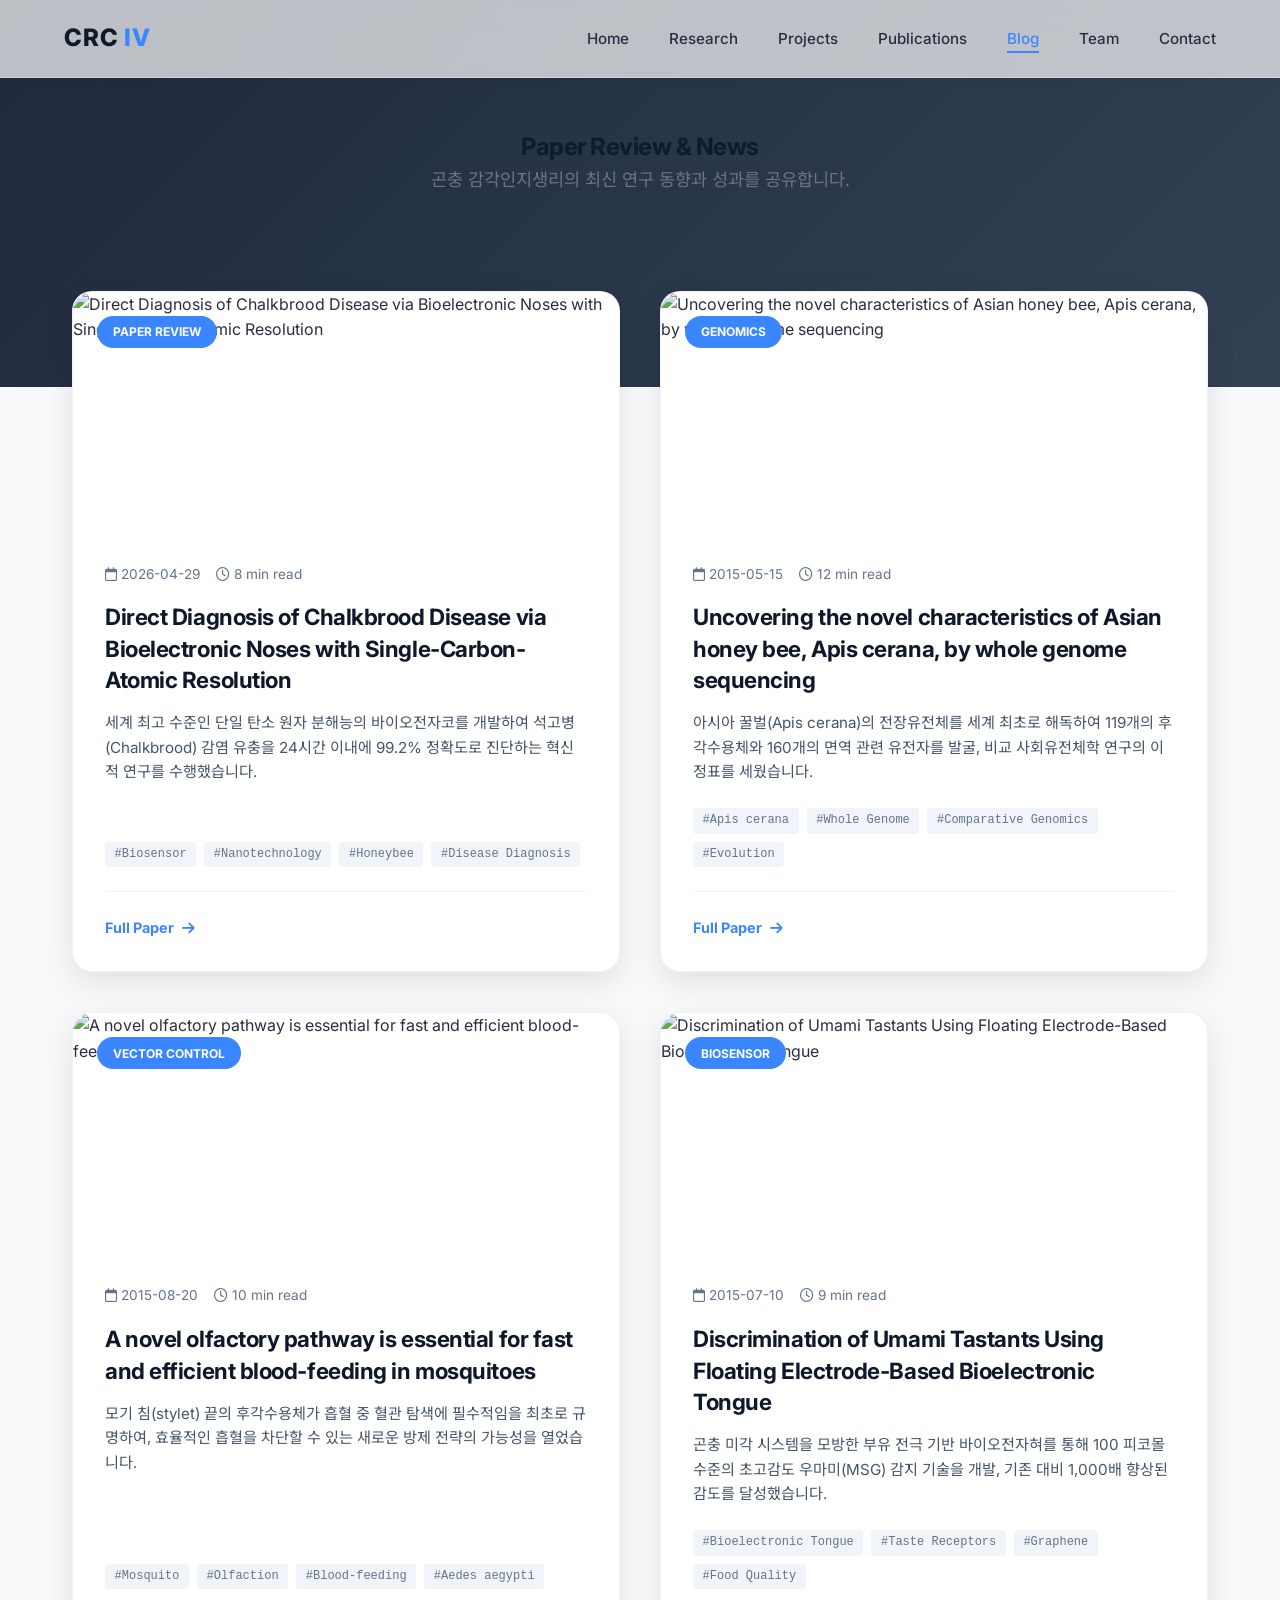
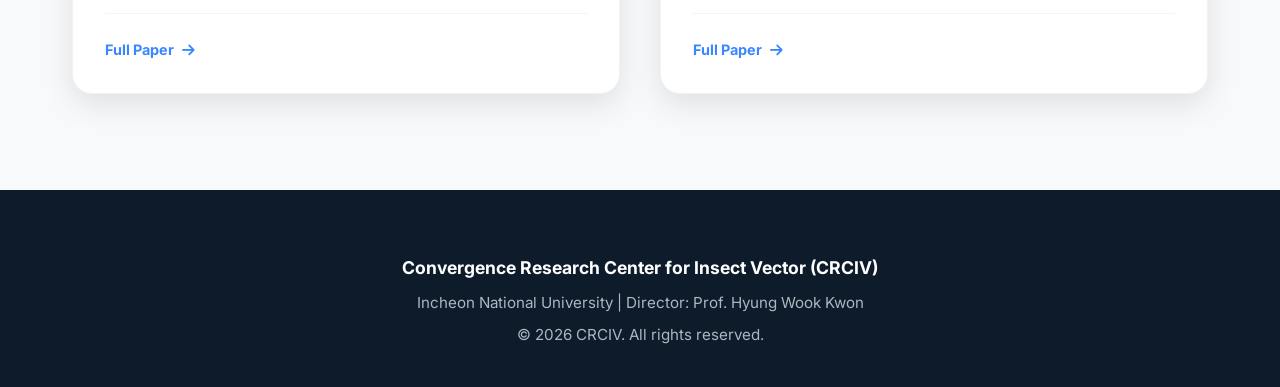
==== blog.html @ fd9dd1ab "Modernize website: update publications with 44 items, consolidate research areas, update hero image," ====
<!DOCTYPE html>
<html lang="ko">
<head>
    <meta charset="UTF-8">
    <meta name="viewport" content="width=device-width, initial-scale=1.0">
    <title>Blog | CRCIV</title>
    <!-- Styles -->
    <link rel="stylesheet" href="https://cdnjs.cloudflare.com/ajax/libs/font-awesome/6.4.0/css/all.min.css">
    <link rel="stylesheet" href="assets/css/style.css">
    <style>
        .blog-hero {
            background: linear-gradient(135deg, #1e293b 0%, #334155 100%);
            color: white;
            padding: 8rem 2rem 10rem;
            text-align: center;
        }
        
        .blog-grid {
            display: grid;
            grid-template-columns: repeat(auto-fill, minmax(400px, 1fr));
            gap: 2.5rem;
            max-width: 1200px;
            margin: -6rem auto 6rem;
            padding: 0 2rem;
            z-index: 10;
            position: relative;
        }
        
        .blog-card {
            background: white;
            border-radius: 20px;
            overflow: hidden;
            box-shadow: 0 10px 30px rgba(0,0,0,0.1);
            transition: all 0.3s ease;
            display: flex;
            flex-direction: column;
            border: 1px solid rgba(0,0,0,0.05);
        }
        
        .blog-card:hover {
            transform: translateY(-12px);
            box-shadow: 0 20px 40px rgba(0,0,0,0.15);
        }
        
        .blog-image {
            width: 100%;
            height: 240px;
            overflow: hidden;
            position: relative;
        }
        
        .blog-image img {
            width: 100%;
            height: 100%;
            object-fit: cover;
            transition: transform 0.5s ease;
        }
        
        .blog-card:hover .blog-image img {
            transform: scale(1.1);
        }
        
        .blog-category {
            position: absolute;
            top: 1.5rem;
            left: 1.5rem;
            background: var(--accent-color);
            color: white;
            padding: 0.4rem 1rem;
            border-radius: 30px;
            font-size: 0.75rem;
            font-weight: 700;
            text-transform: uppercase;
        }
        
        .blog-content {
            padding: 2rem;
            flex-grow: 1;
            display: flex;
            flex-direction: column;
        }
        
        .blog-meta {
            display: flex;
            align-items: center;
            gap: 1rem;
            font-size: 0.85rem;
            color: #64748b;
            margin-bottom: 1rem;
        }
        
        .blog-card h3 {
            font-size: 1.4rem;
            margin-bottom: 1rem;
            line-height: 1.4;
            color: #0f172a;
        }
        
        .blog-summary {
            font-size: 0.95rem;
            color: #475569;
            line-height: 1.6;
            margin-bottom: 1.5rem;
            flex-grow: 1;
        }
        
        .blog-tags {
            display: flex;
            flex-wrap: wrap;
            gap: 0.5rem;
            margin-bottom: 1.5rem;
        }
        
        .blog-tag {
            font-size: 0.75rem;
            background: #f1f5f9;
            color: #64748b;
            padding: 0.2rem 0.6rem;
            border-radius: 4px;
            font-family: 'Courier New', Courier, monospace;
        }
        
        .blog-footer {
            padding-top: 1.5rem;
            border-top: 1px solid #f1f5f9;
            display: flex;
            justify-content: space-between;
            align-items: center;
        }
        
        .read-more {
            color: var(--accent-color);
            font-weight: 700;
            font-size: 0.9rem;
            display: flex;
            align-items: center;
            gap: 0.5rem;
        }
        
        @media (max-width: 768px) {
            .blog-grid {
                grid-template-columns: 1fr;
            }
        }
    </style>
</head>
<body>
    <header>
        <div class="logo">CRC<span>IV</span></div>
        <nav>
            <ul>
                <li><a href="index.html">Home</a></li>
                <li><a href="research.html">Research</a></li>
                <li><a href="projects.html">Projects</a></li>
                <li><a href="publications.html">Publications</a></li>
                <li><a href="blog.html" class="active">Blog</a></li>
                <li><a href="team.html">Team</a></li>
                <li><a href="contact.html">Contact</a></li>
            </ul>
        </nav>
    </header>

    <section class="blog-hero">
        <h1>Paper Review & News</h1>
        <p class="subtitle">곤충 감각인지생리의 최신 연구 동향과 성과를 공유합니다.</p>
    </section>

    <div class="blog-grid" id="blog-container">
        <!-- Posts will be injected here -->
    </div>

    <footer>
        <p><strong>Convergence Research Center for Insect Vector (CRCIV)</strong></p>
        <p>Incheon National University | Director: Prof. Hyung Wook Kwon</p>
        <p>&copy; 2026 CRCIV. All rights reserved.</p>
    </footer>

    <script src="blog_data.js"></script>
    <script>
        document.addEventListener('DOMContentLoaded', () => {
            const container = document.getElementById('blog-container');
            
            blogData.forEach(post => {
                const card = document.createElement('div');
                card.className = 'blog-card';
                card.innerHTML = `
                    <div class="blog-image">
                        <img src="${post.image}" alt="${post.title}">
                        <div class="blog-category">${post.category}</div>
                    </div>
                    <div class="blog-content">
                        <div class="blog-meta">
                            <span><i class="far fa-calendar"></i> ${post.date}</span>
                            <span><i class="far fa-clock"></i> ${post.readTime}</span>
                        </div>
                        <h3>${post.title}</h3>
                        <p class="blog-summary">${post.summary}</p>
                        <div class="blog-tags">
                            ${post.tags.map(tag => `<span class="blog-tag">#${tag}</span>`).join('')}
                        </div>
                        <div class="blog-footer">
                            <a href="${post.link}" target="_blank" class="read-more">
                                Full Paper <i class="fas fa-arrow-right"></i>
                            </a>
                        </div>
                    </div>
                `;
                container.appendChild(card);
            });
        });
    </script>
</body>
</html>
---- assets/css/style.css ----
/* 
 * CRCIV Global Stylesheet
 * Modernized with Glassmorphism, Micro-animations, and Premium Colors
 */

@import url('https://fonts.googleapis.com/css2?family=Inter:wght@300;400;500;600;700&family=Noto+Sans+KR:wght@300;400;500;700&display=swap');

:root {
    --primary-color: #0d1b2a; /* Deeper, more premium navy */
    --primary-light: #1b263b;
    --accent-color: #3a86ff; /* Vibrant blue for accents */
    --accent-hover: #2a6fdb;
    --bg-light: #f8f9fa;
    --bg-gray: #e9ecef;
    --text-main: #2b2d42;
    --text-muted: #6c757d;
    --white: #ffffff;
    
    /* Animation Timing */
    --transition-fast: 0.2s ease-in-out;
    --transition-normal: 0.3s ease-in-out;
    --transition-slow: 0.5s ease-in-out;
    
    /* Shadows */
    --shadow-sm: 0 2px 8px rgba(0,0,0,0.05);
    --shadow-md: 0 8px 24px rgba(0,0,0,0.08);
    --shadow-lg: 0 15px 35px rgba(0,0,0,0.12);
}

* { 
    margin: 0; 
    padding: 0; 
    box-sizing: border-box; 
}

body { 
    font-family: 'Inter', 'Noto Sans KR', sans-serif; 
    color: var(--text-main); 
    line-height: 1.6; 
    overflow-x: hidden;
    background-color: var(--bg-light);
}

a { 
    text-decoration: none; 
    color: inherit; 
    transition: color var(--transition-normal); 
}

ul { list-style: none; }

/* ----------------------------------
   Typography
---------------------------------- */
h1, h2, h3, h4, h5, h6 {
    font-weight: 700;
    color: var(--primary-color);
    letter-spacing: -0.02em;
}

/* ----------------------------------
   Navigation / Header (Glassmorphism)
---------------------------------- */
header {
    position: fixed; 
    width: 100%; 
    top: 0; 
    left: 0; 
    z-index: 1000;
    background: rgba(255, 255, 255, 0.7);
    backdrop-filter: blur(12px);
    -webkit-backdrop-filter: blur(12px);
    border-bottom: 1px solid rgba(255, 255, 255, 0.3);
    box-shadow: var(--shadow-sm);
    padding: 1.2rem 5%; 
    display: flex; 
    justify-content: space-between; 
    align-items: center;
    transition: all var(--transition-normal);
}

header.scrolled {
    padding: 0.8rem 5%;
    background: rgba(255, 255, 255, 0.95);
    box-shadow: var(--shadow-md);
}

.logo { 
    font-size: 1.5rem; 
    font-weight: 800; 
    color: var(--primary-color); 
    letter-spacing: 1px; 
    display: flex;
    align-items: center;
    gap: 5px;
}

.logo span { 
    color: var(--accent-color); 
}

nav ul { 
    display: flex; 
    gap: 2.5rem; 
}

nav a { 
    font-weight: 500; 
    font-size: 0.95rem; 
    position: relative;
    padding-bottom: 5px;
}

nav a::after {
    content: '';
    position: absolute;
    width: 0;
    height: 2px;
    bottom: 0;
    left: 0;
    background-color: var(--accent-color);
    transition: width var(--transition-normal);
}

nav a:hover, nav a.active { 
    color: var(--accent-color); 
}

nav a:hover::after, nav a.active::after {
    width: 100%;
}

/* ----------------------------------
   Common Section Styles
---------------------------------- */
main {
    margin-top: 80px; 
    padding: 4rem 10%;
    min-height: calc(100vh - 200px);
}

section { 
    padding: 6rem 10%; 
}

.bg-gray { 
    background-color: var(--bg-gray); 
}

.section-title { 
    text-align: center; 
    margin-bottom: 3.5rem; 
    font-size: 2.5rem; 
    font-weight: 800; 
    color: var(--primary-color); 
    position: relative;
}

.section-title::after { 
    content: ''; 
    display: block; 
    width: 60px; 
    height: 4px; 
    background: linear-gradient(90deg, var(--accent-color), #00d2ff); 
    margin: 15px auto 0; 
    border-radius: 2px;
}

/* ----------------------------------
   Buttons
---------------------------------- */
.btn {
    display: inline-block; 
    padding: 12px 30px; 
    border-radius: 30px;
    font-weight: 600; 
    transition: all var(--transition-normal);
    cursor: pointer;
    border: none;
    font-family: inherit;
    font-size: 1rem;
}

.btn-primary {
    background: var(--accent-color);
    color: var(--white);
    box-shadow: 0 4px 15px rgba(58, 134, 255, 0.4);
}

.btn-primary:hover {
    background: var(--accent-hover);
    transform: translateY(-2px);
    box-shadow: 0 6px 20px rgba(58, 134, 255, 0.5);
    color: var(--white);
}

.btn-outline {
    background: transparent;
    border: 2px solid var(--white);
    color: var(--white);
}

.btn-outline:hover {
    background: var(--white);
    color: var(--primary-color);
}

/* ----------------------------------
   Cards (Micro-animations)
---------------------------------- */
.card {
    background: var(--white); 
    padding: 2.5rem 2rem; 
    border-radius: 16px;
    box-shadow: var(--shadow-sm); 
    transition: all var(--transition-normal);
    position: relative;
    overflow: hidden;
    z-index: 1;
    height: 100%;
}

.card-link {
    text-decoration: none;
    color: inherit;
    display: block;
}

.card-link:hover .card { 
    transform: translateY(-10px); 
    box-shadow: var(--shadow-lg); 
}

.card::before {
    content: '';
    position: absolute;
    top: 0;
    left: 0;
    width: 100%;
    height: 4px;
    background: linear-gradient(90deg, var(--accent-color), #00d2ff);
    transform: scaleX(0);
    transform-origin: left;
    transition: transform var(--transition-normal);
    z-index: -1;
}

.card:hover::before {
    transform: scaleX(1);
}


/* ----------------------------------
   Footer
---------------------------------- */
footer { 
    background: var(--primary-color); 
    color: #aeb6bf; 
    padding: 4rem 10% 2rem; 
    text-align: center; 
}

footer strong {
    color: var(--white);
    font-size: 1.1rem;
}

footer p { 
    margin-bottom: 0.5rem; 
    font-size: 0.95rem; 
}

footer a {
    color: #cbd5e1;
}

footer a:hover {
    color: var(--white);
}

footer .social-links { 
    margin-top: 2rem; 
    display: flex; 
    justify-content: center; 
    gap: 1.5rem; 
}

footer .social-links a { 
    background: rgba(255,255,255,0.1);
    width: 45px;
    height: 45px;
    display: flex;
    align-items: center;
    justify-content: center;
    border-radius: 50%;
    color: var(--white); 
    font-size: 1.2rem; 
    transition: all var(--transition-normal); 
}

footer .social-links a:hover { 
    background: var(--accent-color);
    transform: translateY(-3px);
}

.footer-bottom {
    margin-top: 3rem;
    padding-top: 1.5rem;
    border-top: 1px solid rgba(255,255,255,0.1);
    font-size: 0.85rem;
    display: flex;
    flex-direction: column;
    gap: 10px;
    align-items: center;
}

/* ----------------------------------
   Animations (AOS alternative via CSS)
---------------------------------- */
.fade-up {
    opacity: 0;
    transform: translateY(30px);
    transition: opacity 0.8s ease-out, transform 0.8s ease-out;
}

.fade-up.visible {
    opacity: 1;
    transform: translateY(0);
}

/* ----------------------------------
   Responsive Design
---------------------------------- */
@media (max-width: 768px) {
    nav ul {
        display: none; /* Add JS toggle later for mobile menu */
    }
    
    header {
        padding: 1rem 5%;
    }
    
    section {
        padding: 4rem 5%;
    }
    
    .section-title {
        font-size: 2rem;
    }
    
    main {
        padding: 3rem 5%;
    }
}

/* ----------------------------------
   Grid Layouts
---------------------------------- */
.grid-2 { display: grid; grid-template-columns: repeat(auto-fit, minmax(300px, 1fr)); gap: 2rem; }
.grid-3 { display: grid; grid-template-columns: repeat(auto-fit, minmax(300px, 1fr)); gap: 2rem; }
.grid-4 { display: grid; grid-template-columns: repeat(auto-fit, minmax(200px, 1fr)); gap: 2rem; }

/* ----------------------------------
   Home Page Specific
---------------------------------- */
.hero {
    height: 100vh;
    background: linear-gradient(rgba(13, 27, 42, 0.6), rgba(13, 27, 42, 0.8)), url('../img/hero_honeybee.png') no-repeat center center/cover;
    color: white; 
    display: flex; 
    flex-direction: column; 
    justify-content: center; 
    align-items: center; 
    text-align: center; 
    padding: 0 20px;
    position: relative;
}

.hero h1 { 
    font-size: 4rem; 
    font-weight: 800; 
    margin-bottom: 1.5rem; 
    letter-spacing: -1px; 
    color: var(--white);
    animation: fadeDown 1s ease-out;
}

.hero p { 
    font-size: 1.25rem; 
    font-weight: 300; 
    max-width: 800px; 
    color: #cbd5e1; 
    margin-bottom: 2.5rem; 
    animation: fadeUp 1s ease-out 0.3s backwards;
}

.hero .btn {
    animation: fadeUp 1s ease-out 0.6s backwards;
}

@keyframes fadeDown {
    from { opacity: 0; transform: translateY(-30px); }
    to { opacity: 1; transform: translateY(0); }
}

@keyframes fadeUp {
    from { opacity: 0; transform: translateY(30px); }
    to { opacity: 1; transform: translateY(0); }
}

.card i { 
    font-size: 3rem; 
    color: var(--accent-color); 
    margin-bottom: 1.5rem; 
    transition: transform var(--transition-normal);
}
.card:hover i { transform: scale(1.1); }
.card h3 { font-size: 1.4rem; margin-bottom: 1rem; color: var(--primary-color); }
.card p { color: var(--text-muted); font-size: 1rem; }

/* ----------------------------------
   Tags
---------------------------------- */
.tag { 
    display: inline-block; 
    background: var(--bg-gray); 
    color: var(--text-main); 
    font-size: 0.75rem; 
    font-weight: 500;
    padding: 4px 10px; 
    border-radius: 20px; 
    margin-top: 10px; 
    margin-right: 5px;
    transition: all 0.2s;
}
.tag:hover {
    background: var(--accent-color);
    color: var(--white);
}

/* ----------------------------------
   Publications Page Specific
---------------------------------- */
.filters { margin-bottom: 2.5rem; display: flex; gap: 1rem; flex-wrap: wrap; justify-content: center; }
.filter-btn {
    padding: 0.6rem 1.5rem;
    border: 2px solid var(--bg-gray);
    background: var(--white);
    border-radius: 30px;
    cursor: pointer;
    transition: all var(--transition-fast);
    font-size: 0.95rem;
    font-weight: 600;
    color: var(--text-muted);
}
.filter-btn:hover,
.filter-btn.active { 
    background: var(--accent-color); 
color: var(--white); 
    border-color: var(--accent-color); 
    box-shadow: 0 4px 10px rgba(58, 134, 255, 0.3);
}

/* Projects Page - SuanLab Style */
.projects-hero {
    background: linear-gradient(135deg, #0f172a 0%, #1e293b 100%);
    color: white;
    padding: 6rem 2rem 8rem;
    text-align: center;
    position: relative;
    overflow: hidden;
}

.projects-hero::before {
    content: '';
    position: absolute;
    top: 0;
    left: 0;
    right: 0;
    bottom: 0;
    background: radial-gradient(circle at 50% 50%, rgba(34, 211, 238, 0.1) 0%, transparent 70%);
    pointer-events: none;
}

.projects-hero h1 {
    font-size: 3.5rem;
    font-weight: 800;
    margin-bottom: 1rem;
    letter-spacing: -0.02em;
}

.projects-hero .subtitle {
    font-size: 1.25rem;
    opacity: 0.8;
    max-width: 600px;
    margin: 0 auto;
}

.projects-stats-grid {
    display: grid;
    grid-template-columns: repeat(auto-fit, minmax(200px, 1fr));
    gap: 2rem;
    max-width: 1000px;
    margin: -4rem auto 4rem;
    padding: 0 2rem;
    position: relative;
    z-index: 10;
}

.stat-card {
    background: white;
    padding: 2rem;
    border-radius: 16px;
    box-shadow: 0 10px 25px -5px rgba(0, 0, 0, 0.1);
    text-align: center;
    border: 1px solid rgba(226, 232, 240, 0.8);
}

.stat-card h3 {
    font-size: 2.5rem;
    color: #0ea5e9;
    font-weight: 800;
    margin-bottom: 0.5rem;
}

.stat-card p {
    color: #64748b;
    font-weight: 600;
    font-size: 0.9rem;
    text-transform: uppercase;
    letter-spacing: 0.05em;
}

.projects-container {
    max-width: 1200px;
    margin: 0 auto;
    padding: 2rem;
}

.filter-tabs {
    display: flex;
    justify-content: center;
    gap: 1rem;
    margin-bottom: 3rem;
    flex-wrap: wrap;
}

.filter-tab {
    padding: 0.75rem 1.5rem;
    border-radius: 9999px;
    font-weight: 600;
    cursor: pointer;
    transition: all 0.2s;
    background: #f1f5f9;
    color: #64748b;
    border: none;
    display: flex;
    align-items: center;
    gap: 0.5rem;
}

.filter-tab .count {
    background: rgba(0, 0, 0, 0.05);
    padding: 0.1rem 0.5rem;
    border-radius: 999px;
    font-size: 0.8rem;
}

.filter-tab.active {
    background: #0ea5e9;
    color: white;
}

.filter-tab.active .count {
    background: rgba(255, 255, 255, 0.2);
}

.project-grid {
    display: grid;
    grid-template-columns: repeat(auto-fill, minmax(350px, 1fr));
    gap: 2rem;
}

.project-card {
    background: white;
    border-radius: 16px;
    padding: 2rem;
    border: 1px solid #e2e8f0;
    transition: all 0.3s;
    position: relative;
    display: flex;
    flex-direction: column;
}

.project-card:hover {
    transform: translateY(-5px);
    box-shadow: 0 20px 25px -5px rgba(0, 0, 0, 0.1);
    border-color: #0ea5e9;
}

.status-badge {
    align-self: flex-start;
    padding: 0.25rem 0.75rem;
    border-radius: 9999px;
    font-size: 0.75rem;
    font-weight: 700;
    margin-bottom: 1.5rem;
    display: flex;
    align-items: center;
    gap: 0.4rem;
}

.status-active { background: #dcfce7; color: #15803d; }
.status-completed { background: #f1f5f9; color: #475569; }

.project-card h3 {
    font-size: 1.25rem;
    line-height: 1.4;
    font-weight: 700;
    color: #0f172a;
    margin-bottom: 1.5rem;
    flex-grow: 1;
}

.project-info {
    display: flex;
    flex-direction: column;
    gap: 0.75rem;
    padding-top: 1.5rem;
    border-top: 1px solid #f1f5f9;
}

.info-item {
    display: flex;
    align-items: center;
    gap: 0.75rem;
    font-size: 0.9rem;
    color: #475569;
}

.info-item i {
    color: #0ea5e9;
    width: 1.25rem;
    text-align: center;
}

.info-item .label {
    font-weight: 600;
    min-width: 80px;
    color: #64748b;
}

.pub-item {
    background: var(--white);
    padding: 1.5rem 2rem;
    border-left: 4px solid var(--accent-color);
    box-shadow: var(--shadow-sm);
    border-radius: 0 12px 12px 0;
    transition: transform var(--transition-normal), box-shadow var(--transition-normal);
}
.pub-item:hover { 
    transform: translateX(10px); 
    box-shadow: var(--shadow-md);
}
.pub-item h3 { font-size: 1.15rem; margin-bottom: 0.6rem; color: var(--primary-color); }
.pub-item h3 a { color: inherit; transition: color var(--transition-fast); }
.pub-item h3 a:hover { color: var(--accent-color); text-decoration: none; }
.pub-item h3 a i { font-size: 0.8em; opacity: 0.5; margin-left: 5px; transition: opacity 0.2s; }
.pub-item h3 a:hover i { opacity: 1; }
.pub-item .authors { font-size: 0.95rem; color: #555; margin-bottom: 0.4rem; }
.pub-item .venue { font-size: 0.9rem; font-style: italic; color: var(--text-muted); margin-bottom: 0.6rem; }
.pub-item .year { display: inline-block; background: var(--bg-gray); color: var(--text-main); font-size: 0.8rem; font-weight: 600; padding: 3px 10px; border-radius: 12px; margin-right: 5px; }
.pub-item .citation { display: inline-block; background: #cfe2ff; color: #084298; font-size: 0.8rem; font-weight: 600; padding: 3px 10px; border-radius: 12px; }

.stats { 
    background: var(--white); 
    padding: 2.5rem; 
    border-radius: 16px; 
    margin-bottom: 3rem; 
    display: grid; 
    grid-template-columns: repeat(auto-fit, minmax(150px, 1fr)); 
    gap: 1.5rem; 
    text-align: center; 
    box-shadow: var(--shadow-sm);
}
.stat-item h3 { font-size: 2.5rem; color: var(--accent-color); font-weight: 800; margin-bottom: 0.5rem; }
.stat-item p { color: var(--text-muted); font-size: 1rem; font-weight: 500; }


/* ----------------------------------
   Team Page Specific
---------------------------------- */
.member-card {
    background: var(--white);
    border-radius: 16px;
    overflow: hidden;
    box-shadow: var(--shadow-sm);
    transition: all var(--transition-normal);
    text-align: center;
    border: 1px solid rgba(0,0,0,0.03);
}
.member-card:hover {
    transform: translateY(-10px);
    box-shadow: var(--shadow-lg);
}
.member-image {
    width: 100%;
    height: 220px;
    background: linear-gradient(135deg, var(--primary-light), var(--primary-color));
    display: flex;
    align-items: center;
    justify-content: center;
    color: var(--white);
    font-size: 4rem;
    position: relative;
}
.member-image::after {
    content: '';
    position: absolute;
    bottom: -20px;
    left: 50%;
    transform: translateX(-50%);
    border-width: 20px 20px 0;
    border-style: solid;
    border-color: var(--primary-color) transparent transparent transparent;
}
.member-info { padding: 2.5rem 1.5rem 1.5rem; }
.member-name { font-size: 1.25rem; font-weight: 800; color: var(--primary-color); margin-bottom: 0.3rem; }
.member-title { font-size: 0.95rem; color: var(--accent-color); font-weight: 600; margin-bottom: 1rem; }
.member-bio { font-size: 0.9rem; color: var(--text-muted); line-height: 1.6; }

/* ----------------------------------
   Contact Page Specific
---------------------------------- */
.contact-container {
    display: grid;
    grid-template-columns: 1fr 1fr;
    gap: 3rem;
    max-width: 1100px;
    margin: 0 auto;
}
@media (max-width: 768px) { .contact-container { grid-template-columns: 1fr; } }
.contact-info { background: var(--bg-gray); padding: 2.5rem; border-radius: 16px; box-shadow: var(--shadow-sm); }
.contact-info h2 { font-size: 1.8rem; color: var(--primary-color); margin-bottom: 2rem; }
.info-item { margin-bottom: 1.8rem; display: flex; align-items: flex-start; gap: 1.2rem; }
.info-item i { font-size: 1.5rem; color: var(--accent-color); min-width: 30px; text-align: center; margin-top: 0.2rem; }
.info-item h3 { font-size: 1.1rem; color: var(--primary-color); margin-bottom: 0.3rem; }
.info-item p, .info-item a { font-size: 0.95rem; color: var(--text-muted); }
.info-item a { font-weight: 600; color: var(--accent-color); }
.info-item a:hover { text-decoration: underline; color: var(--accent-hover); }

.contact-form {
    background: var(--white);
    padding: 2.5rem;
    border-radius: 16px;
    box-shadow: var(--shadow-md);
}
.contact-form h2 { font-size: 1.8rem; color: var(--primary-color); margin-bottom: 2rem; }
.form-group { margin-bottom: 1.5rem; position: relative; }
.form-group label { display: block; font-weight: 600; margin-bottom: 0.5rem; color: var(--primary-color); font-size: 0.95rem; }
.form-group input, .form-group textarea {
    width: 100%;
    padding: 0.9rem 1rem;
    border: 1px solid #ced4da;
    border-radius: 8px;
    font-family: inherit;
    font-size: 1rem;
    transition: all var(--transition-fast);
    background-color: #fcfcfc;
}
.form-group input:focus, .form-group textarea:focus {
    outline: none;
    border-color: var(--accent-color);
    box-shadow: 0 0 0 4px rgba(58, 134, 255, 0.15);
    background-color: var(--white);
}
.form-group textarea { resize: vertical; min-height: 140px; }
.submit-btn {
    background: var(--accent-color);
    color: var(--white);
    padding: 1rem 2rem;
    border: none;
    border-radius: 8px;
    font-weight: 600;
    font-size: 1.05rem;
    cursor: pointer;
    transition: all var(--transition-normal);
    width: 100%;
    box-shadow: 0 4px 15px rgba(58, 134, 255, 0.3);
}
.submit-btn:hover { background: var(--accent-hover); transform: translateY(-2px); box-shadow: 0 6px 20px rgba(58, 134, 255, 0.4); }

.location-map { margin-top: 4rem; border-radius: 16px; overflow: hidden; box-shadow: var(--shadow-md); }
.location-map h2 { font-size: 1.8rem; color: var(--primary-color); margin-bottom: 1.5rem; }
.map-placeholder {
    width: 100%;
    height: 450px;
    background: var(--bg-gray);
    display: flex;
    align-items: center;
    justify-content: center;
    border-radius: 16px;
    position: relative;
    overflow: hidden;
}
.map-placeholder iframe {
    width: 100%;
    height: 100%;
    border: 0;
}
.subtitle { color: var(--text-muted); margin-bottom: 2rem; font-size: 1.1rem; }

.research-area {
    background: var(--white);
    padding: 2.5rem;
    margin-bottom: 2.5rem;
    border-radius: 16px;
    box-shadow: var(--shadow-sm);
    border-left: 5px solid var(--accent-color);
    transition: all var(--transition-normal);
}

.research-area:hover {
    box-shadow: var(--shadow-md);
    transform: translateX(5px);
}

.research-area h2 {
    font-size: 1.8rem;
    color: var(--primary-color);
    margin-bottom: 0.8rem;
    display: flex;
    align-items: center;
    gap: 0.8rem;
}

.research-area h2 i {
    color: var(--accent-color);
    font-size: 2rem;
}

.research-area .description {
    color: var(--text-muted);
    margin-bottom: 1.5rem;
    font-size: 1.05rem;
    line-height: 1.7;
}

.research-area h3 {
    font-size: 1.2rem;
    color: var(--primary-color);
    margin-top: 1.5rem;
    margin-bottom: 0.8rem;
}

.research-area ul {
    margin-left: 1.5rem;
    color: var(--text-main);
}

.research-area li {
    list-style: disc;
    margin-bottom: 0.5rem;
}

.key-papers {
    background: var(--bg-gray);
    padding: 1.5rem;
    border-radius: 8px;
    margin-top: 1.5rem;
}

.key-papers p {
    font-size: 0.95rem;
    color: var(--text-muted);
    margin-bottom: 0.5rem;
}

.paper-link {
    color: var(--accent-color);
    font-weight: 500;
    transition: color var(--transition-fast);
}

.paper-link:hover {
    color: var(--accent-hover);
    text-decoration: underline;
}

/* ----------------------------------
   Media Corridor (Home Page)
---------------------------------- */
.news-grid {
    display: grid;
    grid-template-columns: repeat(auto-fill, minmax(280px, 1fr));
    gap: 1.5rem;
}

.news-card {
    background: #fff;
    border: 1px solid #edf2f7;
    padding: 1.5rem;
    border-radius: 12px;
    transition: all 0.3s ease;
    display: flex;
    flex-direction: column;
}

.news-card:hover {
    transform: translateY(-5px);
    box-shadow: 0 10px 20px rgba(0,0,0,0.05);
    border-color: var(--accent-color);
}

.news-header {
    display: flex;
    justify-content: space-between;
    font-size: 0.8rem;
    color: #718096;
    margin-bottom: 1rem;
}

.news-source {
    font-weight: 700;
    color: var(--accent-color);
    display: flex;
    align-items: center;
    gap: 5px;
}

.news-title {
    text-decoration: none;
    color: inherit;
}

.news-title h3 {
    font-size: 1.1rem;
    margin-bottom: 0.75rem;
    line-height: 1.4;
    color: #1a202c;
    transition: color 0.2s;
}

.news-card:hover .news-title h3 {
    color: var(--accent-color);
}

.news-summary {
    font-size: 0.9rem;
    color: #4a5568;
    line-height: 1.5;
    flex-grow: 1;
}

.bg-white {
    background-color: var(--white);
}
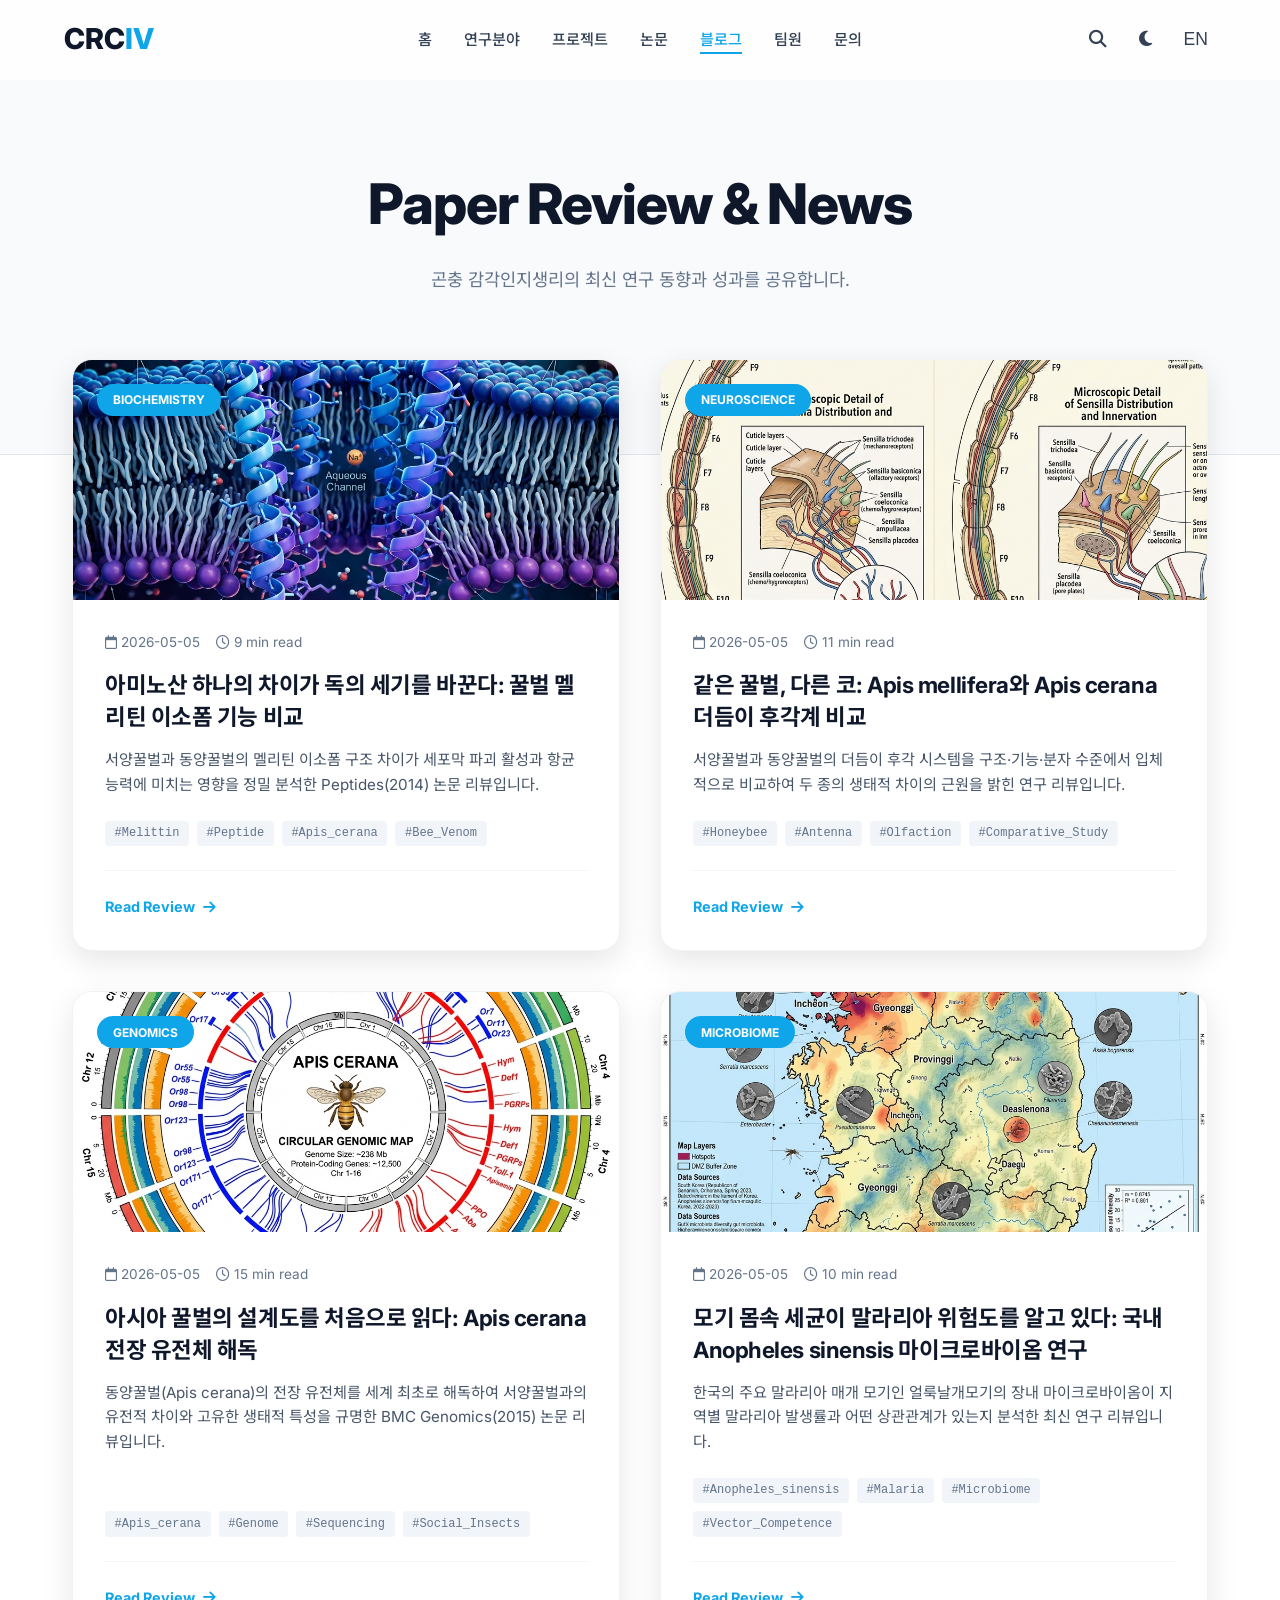
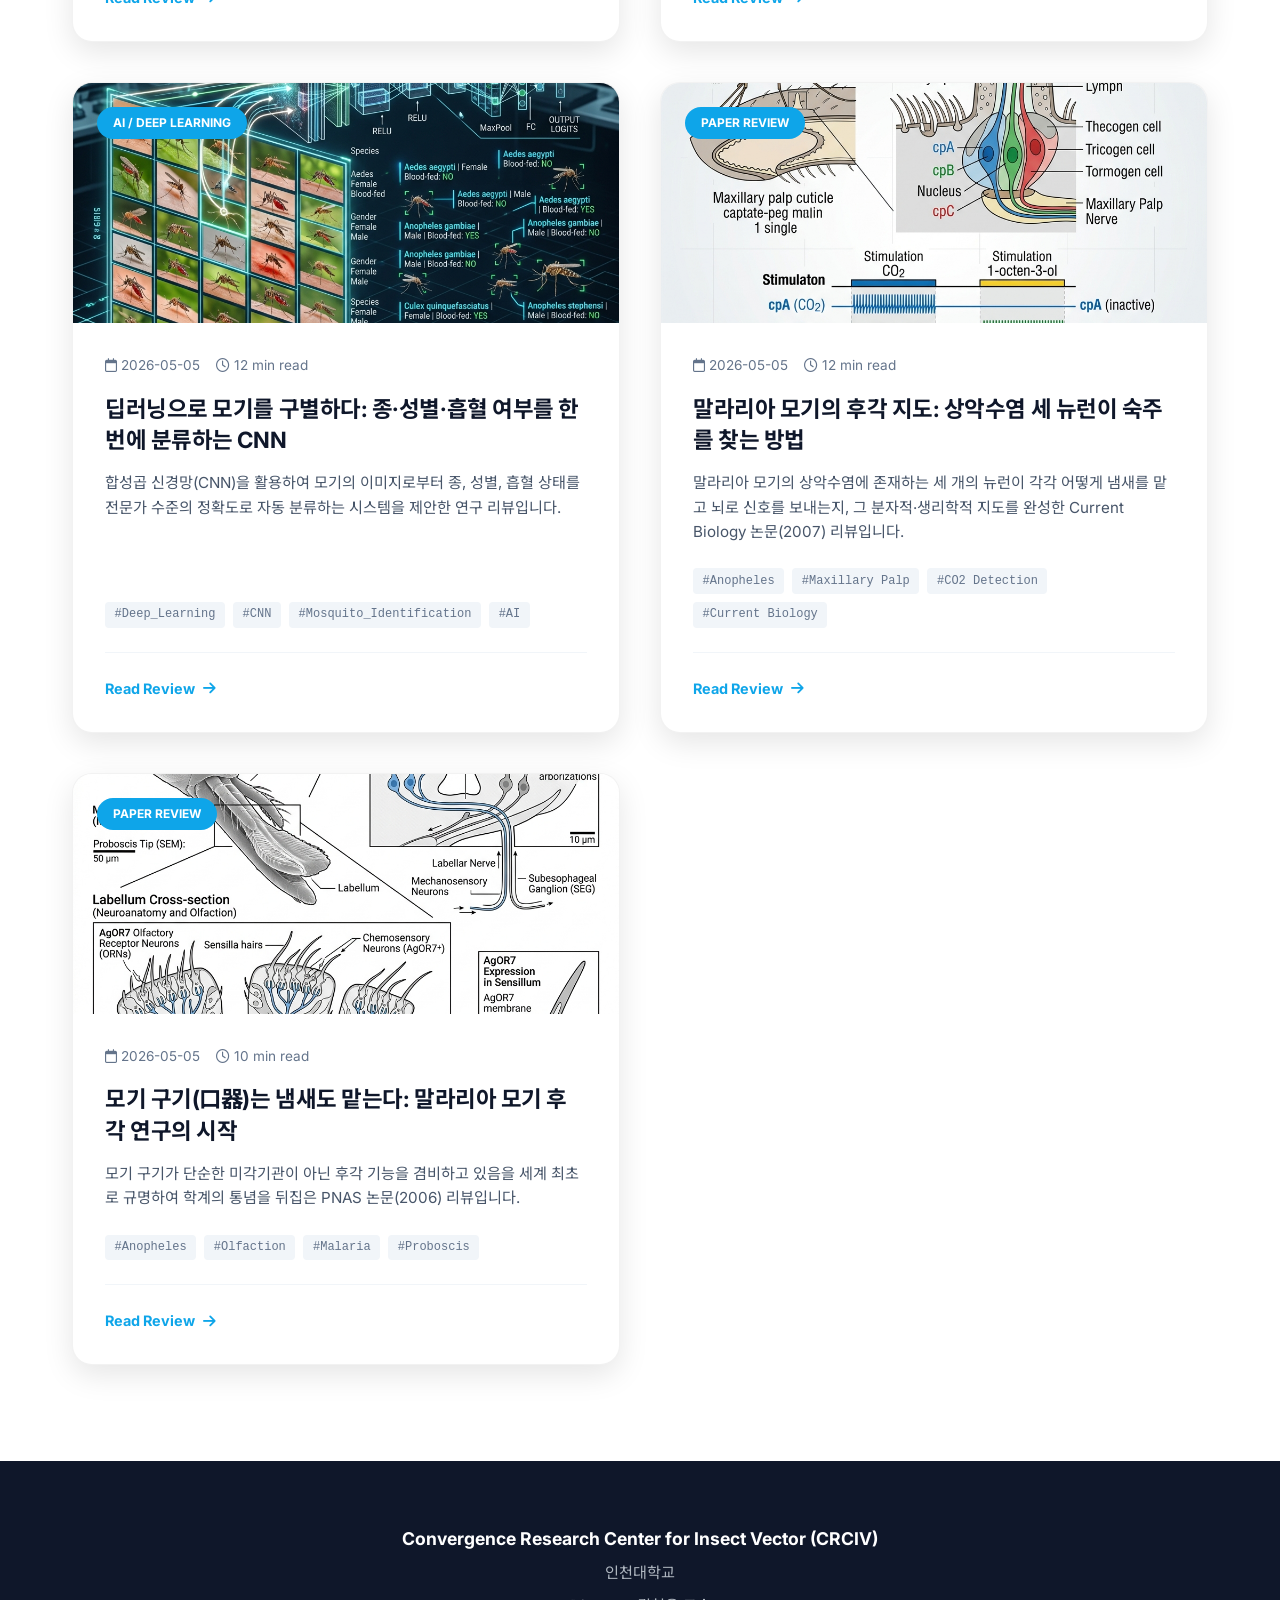
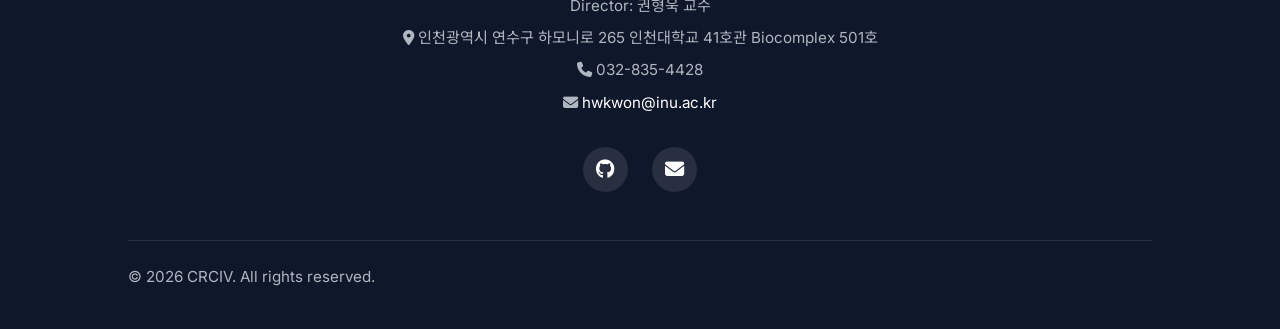
==== commit 61df5901: "Modernize UI and update publications database with 140+ entries" ====
--- a/blog.html
+++ b/blog.html
@@ -9,11 +9,19 @@
     <link rel="stylesheet" href="assets/css/style.css">
     <style>
         .blog-hero {
-            background: linear-gradient(135deg, #1e293b 0%, #334155 100%);
-            color: white;
-            padding: 8rem 2rem 10rem;
+            background: var(--bg-gray);
+            color: var(--primary-color);
+            padding: 10rem 2rem 8rem;
             text-align: center;
-        }
+            border-bottom: 1px solid #e2e8f0;
+        }
+        
+        .blog-hero h1 {
+            font-size: 3.5rem;
+            font-weight: 800;
+            margin-bottom: 1rem;
+        }
+
         
         .blog-grid {
             display: grid;
@@ -145,20 +153,8 @@
     </style>
 </head>
 <body>
-    <header>
-        <div class="logo">CRC<span>IV</span></div>
-        <nav>
-            <ul>
-                <li><a href="index.html">Home</a></li>
-                <li><a href="research.html">Research</a></li>
-                <li><a href="projects.html">Projects</a></li>
-                <li><a href="publications.html">Publications</a></li>
-                <li><a href="blog.html" class="active">Blog</a></li>
-                <li><a href="team.html">Team</a></li>
-                <li><a href="contact.html">Contact</a></li>
-            </ul>
-        </nav>
-    </header>
+    <header></header>
+
 
     <section class="blog-hero">
         <h1>Paper Review & News</h1>
@@ -169,20 +165,27 @@
         <!-- Posts will be injected here -->
     </div>
 
-    <footer>
-        <p><strong>Convergence Research Center for Insect Vector (CRCIV)</strong></p>
-        <p>Incheon National University | Director: Prof. Hyung Wook Kwon</p>
-        <p>&copy; 2026 CRCIV. All rights reserved.</p>
-    </footer>
-
+    <footer></footer>
+
+
+    <script src="assets/js/lab_info.js"></script>
+    <script src="assets/js/layout.js"></script>
     <script src="blog_data.js"></script>
+
     <script>
         document.addEventListener('DOMContentLoaded', () => {
             const container = document.getElementById('blog-container');
             
             blogData.forEach(post => {
+                const isExternal = post.link.startsWith('http');
+                const target = isExternal ? 'target="_blank"' : '';
+                const linkText = isExternal ? 'Full Paper' : 'Read Review';
+                
                 const card = document.createElement('div');
                 card.className = 'blog-card';
+                card.style.cursor = 'pointer';
+                card.onclick = () => window.location.href = post.link;
+                
                 card.innerHTML = `
                     <div class="blog-image">
                         <img src="${post.image}" alt="${post.title}">
@@ -199,14 +202,15 @@
                             ${post.tags.map(tag => `<span class="blog-tag">#${tag}</span>`).join('')}
                         </div>
                         <div class="blog-footer">
-                            <a href="${post.link}" target="_blank" class="read-more">
-                                Full Paper <i class="fas fa-arrow-right"></i>
+                            <a href="${post.link}" ${target} class="read-more">
+                                ${linkText} <i class="fas fa-arrow-right"></i>
                             </a>
                         </div>
                     </div>
                 `;
                 container.appendChild(card);
             });
+
         });
     </script>
 </body>
--- a/assets/css/style.css
+++ b/assets/css/style.css
@@ -6,26 +6,46 @@
 @import url('https://fonts.googleapis.com/css2?family=Inter:wght@300;400;500;600;700&family=Noto+Sans+KR:wght@300;400;500;700&display=swap');
 
 :root {
-    --primary-color: #0d1b2a; /* Deeper, more premium navy */
-    --primary-light: #1b263b;
-    --accent-color: #3a86ff; /* Vibrant blue for accents */
-    --accent-hover: #2a6fdb;
-    --bg-light: #f8f9fa;
-    --bg-gray: #e9ecef;
-    --text-main: #2b2d42;
-    --text-muted: #6c757d;
+    --primary-color: #0f172a; 
+    --primary-light: #1e293b; 
+    --accent-color: #0ea5e9; 
+    --accent-hover: #0284c7; 
+    --bg-light: #ffffff;
+    --bg-gray: #f8fafc; 
+    --text-main: #334155; 
+    --text-muted: #64748b; 
     --white: #ffffff;
+    --header-bg: rgba(255, 255, 255, 0.8);
+    --border-color: #e2e8f0;
     
     /* Animation Timing */
-    --transition-fast: 0.2s ease-in-out;
-    --transition-normal: 0.3s ease-in-out;
-    --transition-slow: 0.5s ease-in-out;
+    --transition-fast: 0.2s cubic-bezier(0.4, 0, 0.2, 1);
+    --transition-normal: 0.4s cubic-bezier(0.4, 0, 0.2, 1);
+    --transition-slow: 0.6s cubic-bezier(0.4, 0, 0.2, 1);
     
     /* Shadows */
-    --shadow-sm: 0 2px 8px rgba(0,0,0,0.05);
-    --shadow-md: 0 8px 24px rgba(0,0,0,0.08);
-    --shadow-lg: 0 15px 35px rgba(0,0,0,0.12);
-}
+    --shadow-sm: 0 1px 3px rgba(0,0,0,0.1);
+    --shadow-md: 0 10px 25px -5px rgba(0,0,0,0.05), 0 8px 10px -6px rgba(0,0,0,0.05);
+    --shadow-lg: 0 20px 25px -5px rgba(0,0,0,0.1), 0 10px 10px -6px rgba(0,0,0,0.04);
+}
+
+/* Dark Mode Variables */
+[data-theme="dark"] {
+    --primary-color: #f1f5f9;
+    --primary-light: #cbd5e1;
+    --accent-color: #38bdf8;
+    --accent-hover: #7dd3fc;
+    --bg-light: #0f172a;
+    --bg-gray: #1e293b;
+    --text-main: #e2e8f0;
+    --text-muted: #94a3b8;
+    --white: #1e293b;
+    --header-bg: rgba(15, 23, 42, 0.9);
+    --border-color: #334155;
+    --shadow-md: 0 10px 25px -5px rgba(0,0,0,0.3);
+}
+
+
 
 * { 
     margin: 0; 
@@ -67,41 +87,76 @@
     top: 0; 
     left: 0; 
     z-index: 1000;
-    background: rgba(255, 255, 255, 0.7);
+    background: var(--header-bg);
     backdrop-filter: blur(12px);
     -webkit-backdrop-filter: blur(12px);
-    border-bottom: 1px solid rgba(255, 255, 255, 0.3);
+    border-bottom: 1px solid transparent;
+    transition: all var(--transition-normal);
+    display: flex;
+    justify-content: space-between;
+    align-items: center;
+    padding: 0 4rem;
+    height: 80px;
+}
+
+header.scrolled {
+    height: 70px;
+    background: var(--header-bg);
+    border-bottom: 1px solid var(--border-color);
     box-shadow: var(--shadow-sm);
-    padding: 1.2rem 5%; 
-    display: flex; 
-    justify-content: space-between; 
-    align-items: center;
-    transition: all var(--transition-normal);
-}
-
-header.scrolled {
-    padding: 0.8rem 5%;
-    background: rgba(255, 255, 255, 0.95);
-    box-shadow: var(--shadow-md);
-}
-
-.logo { 
-    font-size: 1.5rem; 
-    font-weight: 800; 
-    color: var(--primary-color); 
-    letter-spacing: 1px; 
-    display: flex;
-    align-items: center;
-    gap: 5px;
-}
-
-.logo span { 
-    color: var(--accent-color); 
-}
-
-nav ul { 
-    display: flex; 
-    gap: 2.5rem; 
+}
+
+.logo {
+    flex: 1;
+    font-size: 1.8rem;
+    font-weight: 800;
+    display: flex;
+    align-items: center;
+}
+
+.logo a {
+    text-decoration: none;
+    color: var(--primary-color);
+}
+
+.logo span {
+    color: var(--accent-color);
+}
+
+#main-nav {
+    flex: 2;
+    display: flex;
+    justify-content: center;
+}
+
+#main-nav ul {
+    display: flex;
+    gap: 2rem;
+    list-style: none;
+}
+
+.header-tools {
+    flex: 1;
+    display: flex;
+    justify-content: flex-end;
+    align-items: center;
+    gap: 1rem;
+}
+
+.tool-btn {
+    background: none;
+    border: none;
+    color: var(--text-main);
+    font-size: 1.1rem;
+    cursor: pointer;
+    padding: 0.5rem;
+    border-radius: 50%;
+    transition: all var(--transition-fast);
+}
+
+.tool-btn:hover {
+    background: var(--bg-gray);
+    color: var(--accent-color);
 }
 
 nav a { 
@@ -129,6 +184,35 @@
 nav a:hover::after, nav a.active::after {
     width: 100%;
 }
+
+/* Mobile Toggle */
+.mobile-toggle {
+    display: none;
+    flex-direction: column;
+    gap: 6px;
+    cursor: pointer;
+    z-index: 1001;
+}
+
+.mobile-toggle span {
+    display: block;
+    width: 28px;
+    height: 3px;
+    background: var(--primary-color);
+    border-radius: 3px;
+    transition: all 0.3s ease;
+}
+
+.mobile-toggle.active span:nth-child(1) {
+    transform: translateY(9px) rotate(45deg);
+}
+.mobile-toggle.active span:nth-child(2) {
+    opacity: 0;
+}
+.mobile-toggle.active span:nth-child(3) {
+    transform: translateY(-9px) rotate(-45deg);
+}
+
 
 /* ----------------------------------
    Common Section Styles
@@ -210,26 +294,23 @@
 ---------------------------------- */
 .card {
     background: var(--white); 
-    padding: 2.5rem 2rem; 
-    border-radius: 16px;
-    box-shadow: var(--shadow-sm); 
+    padding: 3rem 2rem; 
+    border-radius: 24px;
+    box-shadow: var(--shadow-md); 
     transition: all var(--transition-normal);
     position: relative;
     overflow: hidden;
     z-index: 1;
     height: 100%;
-}
-
-.card-link {
-    text-decoration: none;
-    color: inherit;
-    display: block;
-}
-
-.card-link:hover .card { 
-    transform: translateY(-10px); 
-    box-shadow: var(--shadow-lg); 
-}
+    border: 1px solid rgba(0,0,0,0.03);
+}
+
+.card:hover {
+    transform: translateY(-12px) scale(1.02);
+    box-shadow: var(--shadow-lg);
+    border-color: var(--accent-color);
+}
+
 
 .card::before {
     content: '';
@@ -309,10 +390,53 @@
     border-top: 1px solid rgba(255,255,255,0.1);
     font-size: 0.85rem;
     display: flex;
-    flex-direction: column;
-    gap: 10px;
-    align-items: center;
-}
+    justify-content: space-between;
+    align-items: center;
+    width: 100%;
+}
+
+.footer-links {
+    display: flex;
+    gap: 1.5rem;
+}
+
+@media (max-width: 768px) {
+    .mobile-toggle {
+        display: flex;
+    }
+
+    nav {
+        position: fixed;
+        top: 0;
+        right: -100%;
+        width: 80%;
+        height: 100vh;
+        background: var(--white);
+        padding: 6rem 2rem;
+        transition: 0.4s ease;
+        box-shadow: -10px 0 30px rgba(0,0,0,0.1);
+        z-index: 1000;
+    }
+
+    nav.active {
+        right: 0;
+    }
+
+    nav ul {
+        flex-direction: column;
+        gap: 2rem;
+    }
+
+    nav a {
+        font-size: 1.2rem;
+    }
+
+    .footer-bottom {
+        flex-direction: column;
+        gap: 15px;
+    }
+}
+
 
 /* ----------------------------------
    Animations (AOS alternative via CSS)
@@ -365,16 +489,41 @@
 ---------------------------------- */
 .hero {
     height: 100vh;
-    background: linear-gradient(rgba(13, 27, 42, 0.6), rgba(13, 27, 42, 0.8)), url('../img/hero_honeybee.png') no-repeat center center/cover;
+    position: relative;
+    overflow: hidden;
     color: white; 
     display: flex; 
-    flex-direction: column; 
-    justify-content: center; 
-    align-items: center; 
-    text-align: center; 
-    padding: 0 20px;
+    align-items: center;
+    justify-content: center;
+    text-align: center;
+}
+
+.hero-video {
+    position: absolute;
+    top: 0;
+    left: 0;
+    width: 100%;
+    height: 100%;
+    object-fit: cover;
+    z-index: -1;
+}
+
+.hero-overlay {
+    position: absolute;
+    top: 0;
+    left: 0;
+    width: 100%;
+    height: 100%;
+    background: linear-gradient(rgba(15, 23, 42, 0.4), rgba(15, 23, 42, 0.8));
+    z-index: 0;
+}
+
+.hero-content {
     position: relative;
-}
+    z-index: 10;
+    padding: 0 2rem;
+}
+
 
 .hero h1 { 
     font-size: 4rem; 
@@ -463,9 +612,9 @@
 
 /* Projects Page - SuanLab Style */
 .projects-hero {
-    background: linear-gradient(135deg, #0f172a 0%, #1e293b 100%);
+    background: linear-gradient(rgba(0, 0, 0, 0.4), rgba(0, 0, 0, 0.4)), linear-gradient(135deg, #0f172a 0%, #1e293b 100%);
     color: white;
-    padding: 6rem 2rem 8rem;
+    padding: 10rem 2rem 12rem;
     text-align: center;
     position: relative;
     overflow: hidden;
@@ -478,29 +627,33 @@
     left: 0;
     right: 0;
     bottom: 0;
-    background: radial-gradient(circle at 50% 50%, rgba(34, 211, 238, 0.1) 0%, transparent 70%);
+    background: radial-gradient(circle at 50% 50%, rgba(34, 211, 238, 0.15) 0%, transparent 70%);
     pointer-events: none;
 }
 
 .projects-hero h1 {
-    font-size: 3.5rem;
+    font-size: 4rem;
     font-weight: 800;
-    margin-bottom: 1rem;
-    letter-spacing: -0.02em;
+    margin-bottom: 1.5rem;
+    letter-spacing: -0.03em;
+    text-shadow: 0 4px 20px rgba(0, 0, 0, 0.5);
 }
 
 .projects-hero .subtitle {
-    font-size: 1.25rem;
-    opacity: 0.8;
-    max-width: 600px;
+    font-size: 1.4rem;
+    opacity: 1;
+    max-width: 900px;
     margin: 0 auto;
+    font-weight: 600;
+    line-height: 1.6;
+    text-shadow: 0 2px 10px rgba(0, 0, 0, 0.5);
 }
 
 .projects-stats-grid {
     display: grid;
-    grid-template-columns: repeat(auto-fit, minmax(200px, 1fr));
-    gap: 2rem;
-    max-width: 1000px;
+    grid-template-columns: repeat(4, 1fr);
+    gap: 1.5rem;
+    max-width: 1200px;
     margin: -4rem auto 4rem;
     padding: 0 2rem;
     position: relative;
@@ -508,25 +661,30 @@
 }
 
 .stat-card {
-    background: white;
-    padding: 2rem;
-    border-radius: 16px;
-    box-shadow: 0 10px 25px -5px rgba(0, 0, 0, 0.1);
+    background: var(--white);
+    padding: 2.5rem 1.5rem;
+    border-radius: 20px;
+    box-shadow: var(--shadow-lg);
     text-align: center;
-    border: 1px solid rgba(226, 232, 240, 0.8);
+    border: 1px solid var(--border-color);
+    transition: transform 0.3s ease;
+}
+
+.stat-card:hover {
+    transform: translateY(-5px);
 }
 
 .stat-card h3 {
-    font-size: 2.5rem;
-    color: #0ea5e9;
+    font-size: 2.2rem;
+    color: var(--accent-color);
     font-weight: 800;
     margin-bottom: 0.5rem;
 }
 
 .stat-card p {
-    color: #64748b;
-    font-weight: 600;
-    font-size: 0.9rem;
+    color: var(--text-main);
+    font-weight: 800;
+    font-size: 0.85rem;
     text-transform: uppercase;
     letter-spacing: 0.05em;
 }
@@ -582,10 +740,10 @@
 }
 
 .project-card {
-    background: white;
+    background: var(--white);
     border-radius: 16px;
     padding: 2rem;
-    border: 1px solid #e2e8f0;
+    border: 1px solid var(--border-color);
     transition: all 0.3s;
     position: relative;
     display: flex;
@@ -594,8 +752,8 @@
 
 .project-card:hover {
     transform: translateY(-5px);
-    box-shadow: 0 20px 25px -5px rgba(0, 0, 0, 0.1);
-    border-color: #0ea5e9;
+    box-shadow: var(--shadow-lg);
+    border-color: var(--accent-color);
 }
 
 .status-badge {
@@ -611,13 +769,13 @@
 }
 
 .status-active { background: #dcfce7; color: #15803d; }
-.status-completed { background: #f1f5f9; color: #475569; }
+.status-completed { background: var(--bg-gray); color: var(--text-muted); }
 
 .project-card h3 {
     font-size: 1.25rem;
     line-height: 1.4;
     font-weight: 700;
-    color: #0f172a;
+    color: var(--primary-color);
     margin-bottom: 1.5rem;
     flex-grow: 1;
 }
@@ -888,7 +1046,7 @@
 }
 
 /* ----------------------------------
-   Media Corridor (Home Page)
+   Latest News (Home Page)
 ---------------------------------- */
 .news-grid {
     display: grid;
